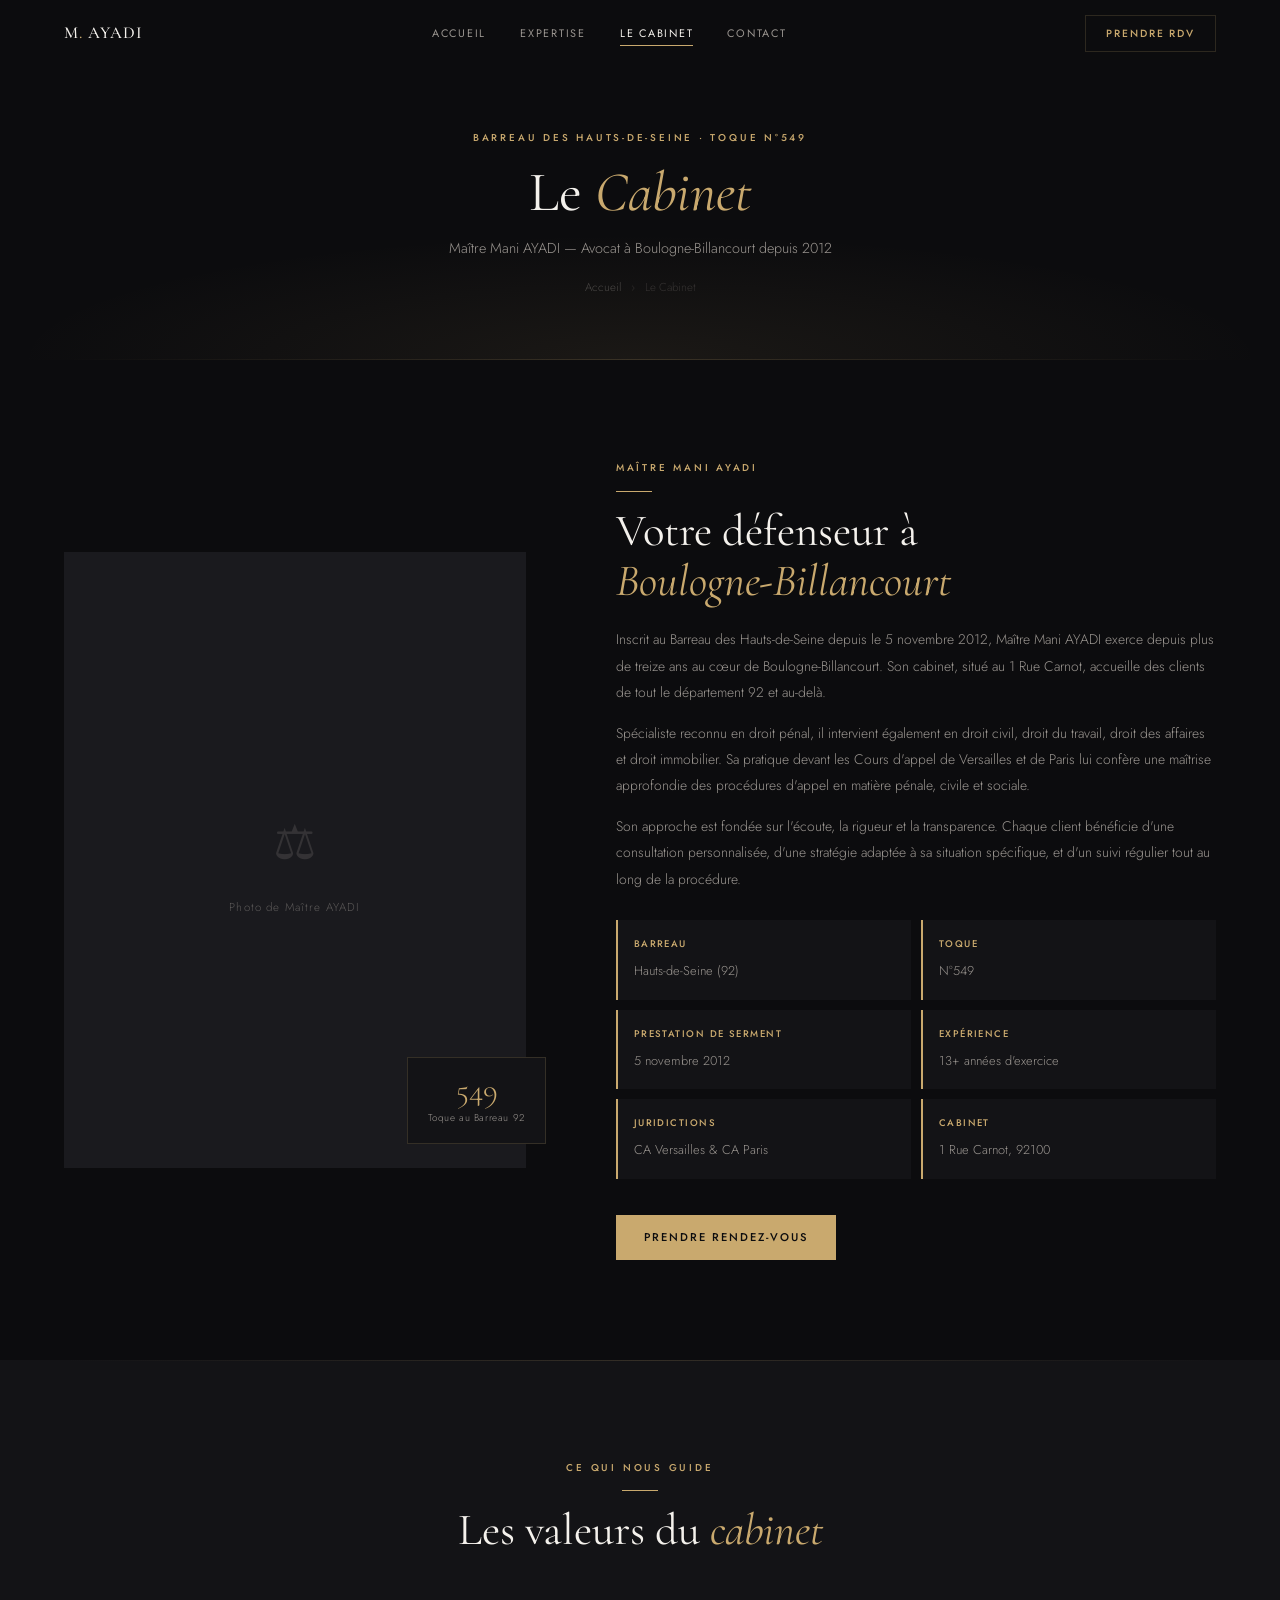
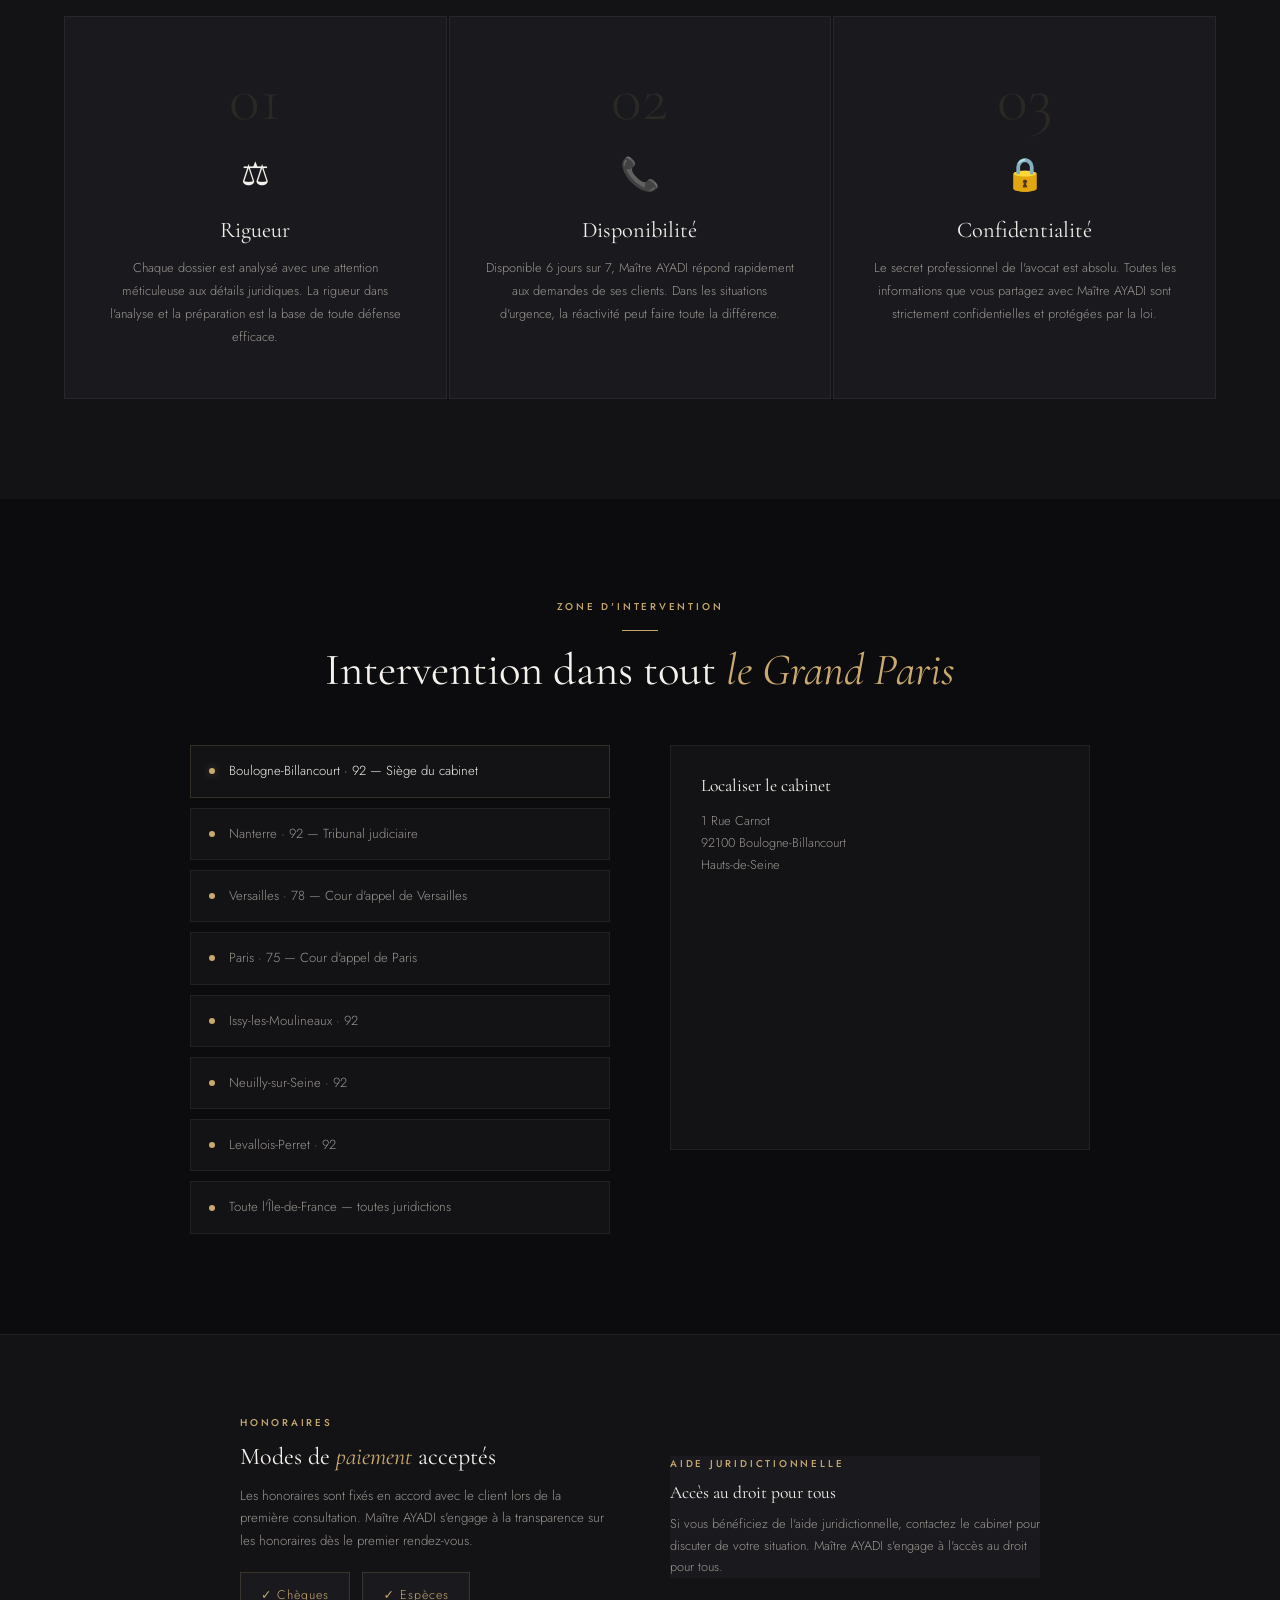
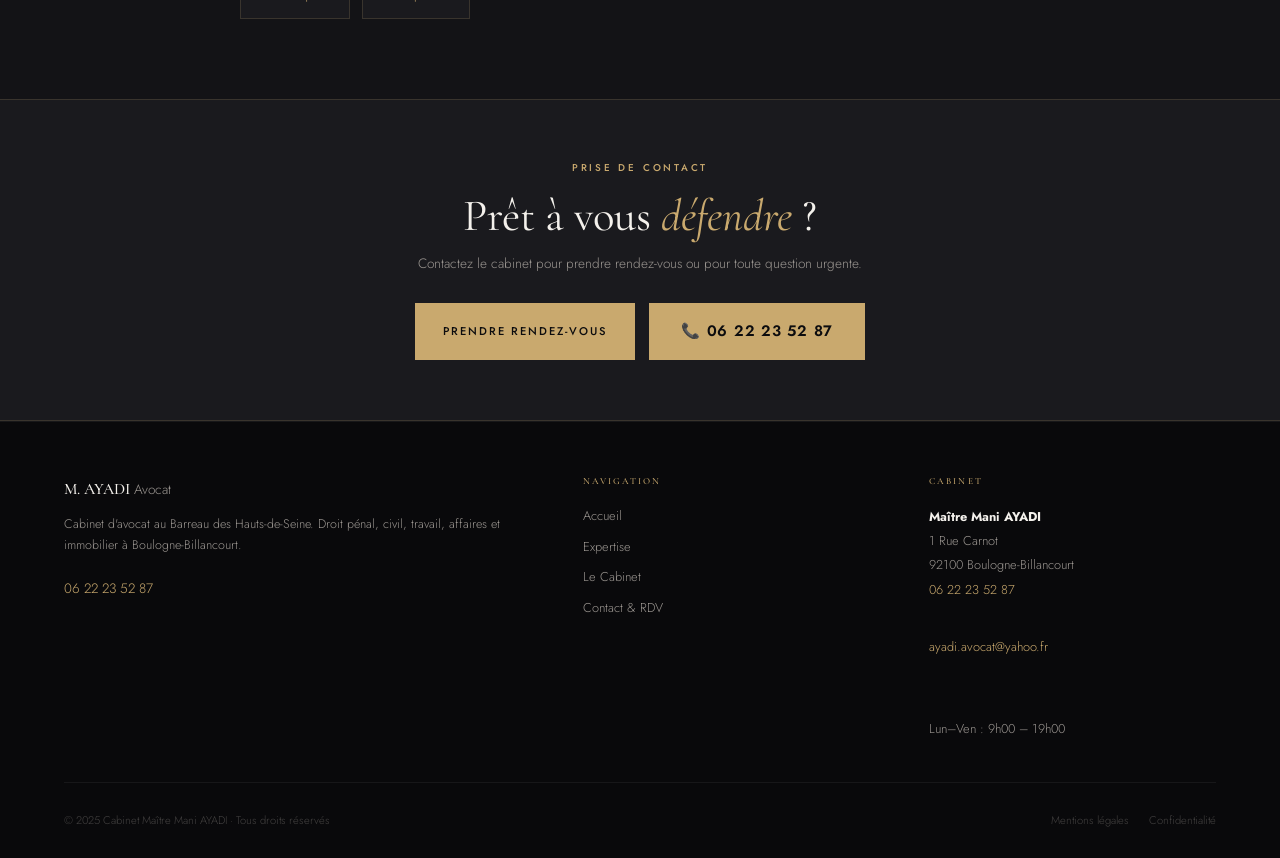
==== cabinet.html @ d8b0f994 "Initial commit — Cabinet Maître AYADI" ====
<!DOCTYPE html>
<html lang="fr">
<head>
  <meta charset="UTF-8">
  <meta name="viewport" content="width=device-width, initial-scale=1.0">
  <title>Le Cabinet — Maître Mani AYADI · Avocat Boulogne-Billancourt</title>
  <meta name="description" content="Maître Mani AYADI, avocat au Barreau des Hauts-de-Seine (Toque N°549) depuis 2012. Cabinet situé au 1 Rue Carnot, Boulogne-Billancourt. Rigueur, disponibilité, confidentialité.">
  <meta name="robots" content="index, follow">
  <link rel="canonical" href="https://ayadi-avocat.fr/cabinet.html">
  <link rel="preconnect" href="https://fonts.googleapis.com">
  <link rel="preconnect" href="https://fonts.gstatic.com" crossorigin>
  <link href="https://fonts.googleapis.com/css2?family=Cormorant+Garamond:ital,wght@0,300;0,400;0,500;0,600;1,300;1,400;1,500;1,600&family=Jost:wght@300;400;500;600&display=swap" rel="stylesheet">
  <link rel="stylesheet" href="css/style.css">
  <style>
    /* ─── Portrait Section ─── */
    .portrait-section {
      padding: 100px 5%;
      background: var(--bg);
      display: grid;
      grid-template-columns: 1fr 1.3fr;
      gap: 90px;
      align-items: center;
    }
    .portrait-wrap { position: relative; }
    .portrait-frame {
      width: 100%;
      aspect-ratio: 3/4;
      background: var(--bg-3);
      overflow: hidden;
      position: relative;
    }
    .portrait-frame img { width: 100%; height: 100%; object-fit: cover; object-position: top; }
    .portrait-frame::before {
      content: '';
      position: absolute;
      top: 16px; left: 16px; right: -16px; bottom: -16px;
      border: 1px solid var(--gold-line);
      z-index: -1;
    }
    .portrait-badge {
      position: absolute;
      bottom: 24px;
      right: -20px;
      background: var(--bg-2);
      border: 1px solid var(--gold-line);
      padding: 16px 20px;
      text-align: center;
    }
    .portrait-badge .pb-num {
      font-family: var(--serif);
      font-size: 2rem;
      color: var(--gold);
      line-height: 1;
    }
    .portrait-badge .pb-lbl {
      font-size: 0.62rem;
      color: var(--muted);
      margin-top: 4px;
      letter-spacing: 0.06em;
    }

    .portrait-content .label { display: block; margin-bottom: 14px; }
    .portrait-content h2 { margin-bottom: 20px; }
    .portrait-text { font-size: .87rem; color: var(--muted); line-height: 1.9; margin-bottom: 28px; }
    .portrait-text + .portrait-text { margin-top: -14px; }

    .parcours-grid {
      display: grid;
      grid-template-columns: 1fr 1fr;
      gap: 10px;
      margin: 28px 0 36px;
    }
    .parcours-item {
      padding: 16px;
      background: var(--bg-2);
      border-left: 2px solid var(--gold);
    }
    .parcours-item strong {
      display: block;
      font-size: 0.6rem;
      font-weight: 500;
      letter-spacing: 0.15em;
      text-transform: uppercase;
      color: var(--gold);
      margin-bottom: 4px;
    }
    .parcours-item span { font-size: 0.8rem; color: var(--muted); }

    /* ─── Valeurs ─── */
    .valeurs-section {
      padding: 100px 5%;
      background: var(--bg-2);
      position: relative;
    }
    .valeurs-section::before {
      content: '';
      position: absolute;
      top: 0; left: 5%; right: 5%;
      height: 1px;
      background: linear-gradient(90deg, transparent, var(--gold-line), transparent);
    }
    .valeurs-header { text-align: center; margin-bottom: 60px; }
    .valeurs-header .label { display: block; margin-bottom: 14px; }
    .valeurs-grid {
      display: grid;
      grid-template-columns: repeat(3, 1fr);
      gap: 2px;
    }
    .valeur-card {
      background: var(--bg-3);
      border: 1px solid var(--border);
      padding: 50px 36px;
      text-align: center;
      transition: border-color var(--tr);
    }
    .valeur-card:hover { border-color: var(--gold-line); }
    .valeur-num {
      font-family: var(--serif);
      font-size: 4rem;
      font-weight: 300;
      color: rgba(201,169,110,0.1);
      line-height: 1;
      margin-bottom: 16px;
    }
    .valeur-icon { font-size: 2rem; margin-bottom: 16px; }
    .valeur-title { font-family: var(--serif); font-size: 1.4rem; margin-bottom: 14px; }
    .valeur-desc { font-size: 0.8rem; color: var(--muted); line-height: 1.8; }

    /* ─── Zones ─── */
    .zones-section {
      padding: 100px 5%;
      background: var(--bg);
    }
    .zones-header { text-align: center; margin-bottom: 50px; }
    .zones-header .label { display: block; margin-bottom: 14px; }
    .zones-wrap {
      display: grid;
      grid-template-columns: 1fr 1fr;
      gap: 60px;
      align-items: start;
      max-width: 900px;
      margin: 0 auto;
    }
    .zones-list { display: flex; flex-direction: column; gap: 10px; }
    .zone-item {
      display: flex;
      align-items: center;
      gap: 14px;
      padding: 14px 18px;
      background: var(--bg-2);
      border: 1px solid var(--border);
      font-size: 0.82rem;
      color: var(--muted);
      transition: border-color var(--tr);
    }
    .zone-item:hover { border-color: var(--gold-line); color: var(--white); }
    .zone-item .zi-dot { width: 6px; height: 6px; border-radius: 50%; background: var(--gold); flex-shrink: 0; }
    .zone-item.primary { border-color: var(--gold-line); color: var(--white); }
    .zone-item.primary .zi-dot { background: var(--gold); box-shadow: 0 0 8px rgba(201,169,110,0.4); }
    .zones-map-box {
      background: var(--bg-2);
      border: 1px solid var(--border);
      padding: 30px;
    }
    .zones-map-box h4 { font-family: var(--serif); font-size: 1.1rem; margin-bottom: 14px; }
    .zones-map-box p { font-size: 0.8rem; color: var(--muted); line-height: 1.7; }
    .zones-map-box iframe { width: 100%; height: 220px; border: none; margin-top: 16px; filter: grayscale(0.5) contrast(1.1); }

    /* ─── Paiement ─── */
    .paiement-section {
      padding: 80px 5%;
      background: var(--bg-2);
      border-top: 1px solid var(--border);
    }
    .paiement-inner {
      display: grid;
      grid-template-columns: 1fr 1fr;
      gap: 60px;
      align-items: center;
      max-width: 800px;
      margin: 0 auto;
    }
    .paiement-inner h3 { font-family: var(--serif); font-size: 1.5rem; margin-bottom: 14px; }
    .paiement-inner p { font-size: .83rem; color: var(--muted); line-height: 1.7; }
    .paiement-modes { display: flex; gap: 12px; margin-top: 20px; }
    .paiement-mode {
      padding: 12px 20px;
      background: var(--bg-3);
      border: 1px solid var(--gold-line);
      font-size: 0.78rem;
      color: var(--gold);
      letter-spacing: 0.08em;
    }

    @media (max-width: 1024px) {
      .portrait-section { grid-template-columns: 1fr; gap: 60px; }
      .portrait-wrap { max-width: 340px; }
      .portrait-badge { position: static; margin-top: 16px; display: inline-block; }
      .parcours-grid { grid-template-columns: 1fr; }
      .valeurs-grid { grid-template-columns: 1fr; }
      .zones-wrap { grid-template-columns: 1fr; }
      .paiement-inner { grid-template-columns: 1fr; }
    }
  </style>
</head>
<body>
  <div class="page-overlay"></div>
  <nav class="mobile-nav">
    <a href="index.html">Accueil</a>
    <a href="domaines.html">Expertise</a>
    <a href="cabinet.html">Le Cabinet</a>
    <a href="contact.html">Contact</a>
    <a href="tel:+33622235287" class="mobile-nav-tel">06 22 23 52 87</a>
  </nav>
  <header class="navbar">
    <a href="index.html" class="nav-brand">M<span class="dot">.</span> AYADI</a>
    <nav class="nav-links">
      <a href="index.html">Accueil</a>
      <a href="domaines.html">Expertise</a>
      <a href="cabinet.html">Le Cabinet</a>
      <a href="contact.html">Contact</a>
    </nav>
    <a href="contact.html" class="nav-rdv">Prendre RDV</a>
    <button class="hamburger" aria-label="Menu"><span></span><span></span><span></span></button>
  </header>

  <main>
    <section class="mini-hero">
      <span class="label">Barreau des Hauts-de-Seine · Toque N°549</span>
      <h1>Le <em style="font-style:italic;color:var(--gold)">Cabinet</em></h1>
      <p>Maître Mani AYADI — Avocat à Boulogne-Billancourt depuis 2012</p>
      <div class="breadcrumb">
        <a href="index.html">Accueil</a><span>›</span><span>Le Cabinet</span>
      </div>
    </section>

    <!-- PORTRAIT & PARCOURS -->
    <section class="portrait-section">
      <div class="portrait-wrap reveal-left">
        <div class="portrait-frame">
          <!-- <img src="assets/ayadi-portrait.jpg" alt="Maître Mani AYADI avocat Boulogne-Billancourt"> -->
          <div class="photo-placeholder" style="height:100%;display:flex;flex-direction:column;align-items:center;justify-content:center;gap:14px;color:var(--muted)">
            <span style="font-size:3rem;opacity:.2">⚖</span>
            <p style="font-size:.72rem;letter-spacing:.1em;opacity:.5">Photo de Maître AYADI</p>
          </div>
        </div>
        <div class="portrait-badge">
          <div class="pb-num">549</div>
          <div class="pb-lbl">Toque au Barreau 92</div>
        </div>
      </div>

      <div class="portrait-content reveal-right">
        <span class="label">Maître Mani AYADI</span>
        <div class="gold-bar"></div>
        <h2 class="section-title">Votre défenseur à<br><em>Boulogne-Billancourt</em></h2>
        <p class="portrait-text">
          Inscrit au Barreau des Hauts-de-Seine depuis le 5 novembre 2012, Maître Mani AYADI
          exerce depuis plus de treize ans au cœur de Boulogne-Billancourt. Son cabinet, situé
          au 1 Rue Carnot, accueille des clients de tout le département 92 et au-delà.
        </p>
        <p class="portrait-text">
          Spécialiste reconnu en droit pénal, il intervient également en droit civil, droit du
          travail, droit des affaires et droit immobilier. Sa pratique devant les Cours d'appel
          de Versailles et de Paris lui confère une maîtrise approfondie des procédures d'appel
          en matière pénale, civile et sociale.
        </p>
        <p class="portrait-text">
          Son approche est fondée sur l'écoute, la rigueur et la transparence. Chaque client
          bénéficie d'une consultation personnalisée, d'une stratégie adaptée à sa situation
          spécifique, et d'un suivi régulier tout au long de la procédure.
        </p>
        <div class="parcours-grid">
          <div class="parcours-item"><strong>Barreau</strong><span>Hauts-de-Seine (92)</span></div>
          <div class="parcours-item"><strong>Toque</strong><span>N°549</span></div>
          <div class="parcours-item"><strong>Prestation de serment</strong><span>5 novembre 2012</span></div>
          <div class="parcours-item"><strong>Expérience</strong><span>13+ années d'exercice</span></div>
          <div class="parcours-item"><strong>Juridictions</strong><span>CA Versailles & CA Paris</span></div>
          <div class="parcours-item"><strong>Cabinet</strong><span>1 Rue Carnot, 92100</span></div>
        </div>
        <a href="contact.html" class="btn btn-gold">Prendre rendez-vous</a>
      </div>
    </section>

    <!-- VALEURS -->
    <section class="valeurs-section">
      <div class="valeurs-header reveal">
        <span class="label">Ce qui nous guide</span>
        <div class="gold-bar center"></div>
        <h2 class="section-title">Les valeurs du <em>cabinet</em></h2>
      </div>
      <div class="valeurs-grid">
        <div class="valeur-card reveal">
          <div class="valeur-num">01</div>
          <div class="valeur-icon">⚖️</div>
          <h3 class="valeur-title">Rigueur</h3>
          <p class="valeur-desc">Chaque dossier est analysé avec une attention méticuleuse aux détails juridiques. La rigueur dans l'analyse et la préparation est la base de toute défense efficace.</p>
        </div>
        <div class="valeur-card reveal" style="transition-delay:.1s">
          <div class="valeur-num">02</div>
          <div class="valeur-icon">📞</div>
          <h3 class="valeur-title">Disponibilité</h3>
          <p class="valeur-desc">Disponible 6 jours sur 7, Maître AYADI répond rapidement aux demandes de ses clients. Dans les situations d'urgence, la réactivité peut faire toute la différence.</p>
        </div>
        <div class="valeur-card reveal" style="transition-delay:.2s">
          <div class="valeur-num">03</div>
          <div class="valeur-icon">🔒</div>
          <h3 class="valeur-title">Confidentialité</h3>
          <p class="valeur-desc">Le secret professionnel de l'avocat est absolu. Toutes les informations que vous partagez avec Maître AYADI sont strictement confidentielles et protégées par la loi.</p>
        </div>
      </div>
    </section>

    <!-- ZONES -->
    <section class="zones-section">
      <div class="zones-header reveal">
        <span class="label">Zone d'intervention</span>
        <div class="gold-bar center"></div>
        <h2 class="section-title">Intervention dans tout <em>le Grand Paris</em></h2>
      </div>
      <div class="zones-wrap reveal">
        <div class="zones-list">
          <div class="zone-item primary"><div class="zi-dot"></div>Boulogne-Billancourt · 92 — Siège du cabinet</div>
          <div class="zone-item"><div class="zi-dot"></div>Nanterre · 92 — Tribunal judiciaire</div>
          <div class="zone-item"><div class="zi-dot"></div>Versailles · 78 — Cour d'appel de Versailles</div>
          <div class="zone-item"><div class="zi-dot"></div>Paris · 75 — Cour d'appel de Paris</div>
          <div class="zone-item"><div class="zi-dot"></div>Issy-les-Moulineaux · 92</div>
          <div class="zone-item"><div class="zi-dot"></div>Neuilly-sur-Seine · 92</div>
          <div class="zone-item"><div class="zi-dot"></div>Levallois-Perret · 92</div>
          <div class="zone-item"><div class="zi-dot"></div>Toute l'Île-de-France — toutes juridictions</div>
        </div>
        <div class="zones-map-box">
          <h4>Localiser le cabinet</h4>
          <p>1 Rue Carnot<br>92100 Boulogne-Billancourt<br>Hauts-de-Seine</p>
          <iframe
            src="https://maps.google.com/maps?q=1+Rue+Carnot+92100+Boulogne-Billancourt&z=16&output=embed"
            title="Cabinet Maître AYADI — 1 Rue Carnot, Boulogne-Billancourt"
            loading="lazy"
            allowfullscreen>
          </iframe>
        </div>
      </div>
    </section>

    <!-- PAIEMENT -->
    <section class="paiement-section">
      <div class="paiement-inner reveal">
        <div>
          <span class="label" style="display:block;margin-bottom:12px">Honoraires</span>
          <h3>Modes de <em style="font-style:italic;color:var(--gold)">paiement</em> acceptés</h3>
          <p>Les honoraires sont fixés en accord avec le client lors de la première consultation. Maître AYADI s'engage à la transparence sur les honoraires dès le premier rendez-vous.</p>
          <div class="paiement-modes">
            <div class="paiement-mode">✓ Chèques</div>
            <div class="paiement-mode">✓ Espèces</div>
          </div>
        </div>
        <div>
          <div class="domain-box" style="background:var(--bg-3)">
            <span class="label" style="display:block;margin-bottom:10px">Aide juridictionnelle</span>
            <h4 style="font-family:var(--serif);font-size:1.1rem;margin-bottom:10px">Accès au droit pour tous</h4>
            <p style="font-size:.8rem;color:var(--muted);line-height:1.7">Si vous bénéficiez de l'aide juridictionnelle, contactez le cabinet pour discuter de votre situation. Maître AYADI s'engage à l'accès au droit pour tous.</p>
          </div>
        </div>
      </div>
    </section>

    <!-- URGENCE -->
    <div class="urgence-band">
      <span class="label">Prise de contact</span>
      <h2 class="section-title reveal">Prêt à vous <em>défendre</em> ?</h2>
      <p class="reveal">Contactez le cabinet pour prendre rendez-vous ou pour toute question urgente.</p>
      <div class="urgence-btns reveal">
        <a href="contact.html" class="btn btn-gold">Prendre rendez-vous</a>
        <a href="tel:+33622235287" class="btn-call">📞 06 22 23 52 87</a>
      </div>
    </div>

  </main>

  <footer>
    <div class="footer-grid">
      <div>
        <div class="footer-brand">M<span class="dot">.</span> AYADI <span style="font-family:var(--sans);font-weight:300;font-size:.85rem;color:var(--muted)">Avocat</span></div>
        <p class="footer-tagline">Cabinet d'avocat au Barreau des Hauts-de-Seine. Droit pénal, civil, travail, affaires et immobilier à Boulogne-Billancourt.</p>
        <a href="tel:+33622235287" class="footer-tel">06 22 23 52 87</a>
      </div>
      <nav class="footer-col">
        <h4>Navigation</h4>
        <a href="index.html">Accueil</a>
        <a href="domaines.html">Expertise</a>
        <a href="cabinet.html">Le Cabinet</a>
        <a href="contact.html">Contact & RDV</a>
      </nav>
      <div class="footer-col footer-nap">
        <h4>Cabinet</h4>
        <address>
          <p><strong style="color:var(--white)">Maître Mani AYADI</strong><br>1 Rue Carnot<br>92100 Boulogne-Billancourt<br><a href="tel:+33622235287">06 22 23 52 87</a><br><a href="mailto:ayadi.avocat@yahoo.fr">ayadi.avocat@yahoo.fr</a><br><br>Lun–Ven : 9h00 – 19h00</p>
        </address>
      </div>
    </div>
    <div class="footer-bottom">
      <p>© 2025 Cabinet Maître Mani AYADI · Tous droits réservés</p>
      <div class="footer-legal">
        <a href="mentions-legales.html">Mentions légales</a>
        <a href="confidentialite.html">Confidentialité</a>
      </div>
    </div>
  </footer>

  <script src="js/main.js" defer></script>
</body>
</html>
---- css/style.css ----
/* ============================================
   CABINET MAÎTRE MANI AYADI
   Style principal — Dark premium institutionnel
   ============================================ */

@import url('https://fonts.googleapis.com/css2?family=Cormorant+Garamond:ital,wght@0,300;0,400;0,500;0,600;1,300;1,400;1,500;1,600&family=Jost:wght@300;400;500;600&display=swap');

/* ─── Variables ─── */
:root {
  --bg:         #0C0C0E;
  --bg-2:       #131316;
  --bg-3:       #1A1A1E;
  --bg-4:       #202026;
  --gold:       #C9A96E;
  --gold-light: #DFC08A;
  --gold-dim:   rgba(201,169,110,0.1);
  --gold-line:  rgba(201,169,110,0.18);
  --white:      #F4F1EC;
  --muted:      #9A9590;
  --muted-2:    rgba(154,149,144,0.4);
  --border:     rgba(255,255,255,0.06);
  --serif:      'Cormorant Garamond', Georgia, serif;
  --sans:       'Jost', system-ui, sans-serif;
  --ease:       cubic-bezier(0.4,0,0.2,1);
  --tr:         0.32s;
}

/* ─── Reset ─── */
*, *::before, *::after { box-sizing: border-box; margin: 0; padding: 0; }
html { scroll-behavior: smooth; }
body {
  background: var(--bg);
  color: var(--white);
  font-family: var(--sans);
  font-weight: 300;
  line-height: 1.7;
  overflow-x: hidden;
}
a { color: inherit; text-decoration: none; }
img { max-width: 100%; display: block; }
ul { list-style: none; }
address { font-style: normal; }

/* ─── Typography ─── */
h1, h2, h3, h4 {
  font-family: var(--serif);
  font-weight: 400;
  line-height: 1.12;
}
h1 { font-size: clamp(2.6rem, 6vw, 4.2rem); }
h2 { font-size: clamp(1.8rem, 3.5vw, 2.8rem); }
h3 { font-size: clamp(1.2rem, 2vw, 1.6rem); }

.serif { font-family: var(--serif); }
.italic { font-style: italic; }
.gold { color: var(--gold); }
.muted { color: var(--muted); }

/* ─── Utilities ─── */
.label {
  font-family: var(--sans);
  font-size: 0.62rem;
  font-weight: 500;
  letter-spacing: 0.28em;
  text-transform: uppercase;
  color: var(--gold);
}
.gold-bar {
  display: block;
  width: 36px;
  height: 1px;
  background: var(--gold);
  margin: 14px 0;
}
.gold-bar.center { margin: 14px auto; }

.section-title { color: var(--white); }
.section-title em { font-style: italic; color: var(--gold); }

/* ─── Scroll Reveal ─── */
.reveal {
  opacity: 0;
  transform: translateY(22px);
  transition: opacity 0.7s var(--ease), transform 0.7s var(--ease);
}
.reveal.visible { opacity: 1; transform: none; }
.reveal-left {
  opacity: 0;
  transform: translateX(-28px);
  transition: opacity 0.7s var(--ease), transform 0.7s var(--ease);
}
.reveal-left.visible { opacity: 1; transform: none; }
.reveal-right {
  opacity: 0;
  transform: translateX(28px);
  transition: opacity 0.7s var(--ease), transform 0.7s var(--ease);
}
.reveal-right.visible { opacity: 1; transform: none; }

/* ─── Buttons ─── */
.btn {
  display: inline-flex;
  align-items: center;
  gap: 10px;
  padding: 13px 28px;
  font-family: var(--sans);
  font-size: 0.7rem;
  font-weight: 500;
  letter-spacing: 0.18em;
  text-transform: uppercase;
  transition: all var(--tr) var(--ease);
  cursor: pointer;
  border: none;
}
.btn-gold {
  background: var(--gold);
  color: var(--bg);
}
.btn-gold:hover { background: var(--gold-light); transform: translateY(-2px); }
.btn-outline {
  background: transparent;
  color: var(--muted);
  border: 1px solid var(--gold-line);
}
.btn-outline:hover { border-color: var(--gold); color: var(--gold); }
.btn-call {
  background: var(--gold);
  color: var(--bg);
  font-size: 0.95rem;
  padding: 16px 32px;
  font-weight: 600;
  letter-spacing: 0.05em;
  text-transform: none;
}
.btn-call:hover { background: var(--gold-light); transform: translateY(-2px); box-shadow: 0 8px 24px rgba(201,169,110,0.25); }

/* ─── Page Transition ─── */
.page-overlay {
  position: fixed; inset: 0;
  background: var(--bg);
  z-index: 9000;
  pointer-events: none;
  opacity: 0;
  transition: opacity 0.35s;
}
.page-overlay.out { opacity: 1; pointer-events: all; }

/* ─── NAVBAR ─── */
.navbar {
  position: fixed;
  top: 0; left: 0; right: 0;
  z-index: 1000;
  height: 68px;
  display: flex;
  align-items: center;
  justify-content: space-between;
  padding: 0 5%;
  border-bottom: 1px solid transparent;
  transition: background var(--tr), border-color var(--tr), backdrop-filter var(--tr);
}
.navbar.scrolled {
  background: rgba(12,12,14,0.96);
  backdrop-filter: blur(18px);
  border-bottom-color: var(--border);
}
.nav-brand {
  font-family: var(--serif);
  font-size: 1.05rem;
  font-weight: 500;
  letter-spacing: 0.06em;
  color: var(--white);
}
.nav-brand .dot { color: var(--gold); }

.nav-links {
  display: flex;
  align-items: center;
  gap: 34px;
}
.nav-links a {
  font-size: 0.68rem;
  font-weight: 400;
  letter-spacing: 0.16em;
  text-transform: uppercase;
  color: var(--muted);
  transition: color var(--tr);
  position: relative;
}
.nav-links a::after {
  content: '';
  position: absolute;
  bottom: -3px; left: 0;
  width: 0; height: 1px;
  background: var(--gold);
  transition: width var(--tr);
}
.nav-links a:hover { color: var(--white); }
.nav-links a:hover::after,
.nav-links a.active::after { width: 100%; }
.nav-links a.active { color: var(--white); }

.nav-rdv {
  padding: 9px 20px;
  border: 1px solid var(--gold-line);
  color: var(--gold);
  font-size: 0.65rem;
  font-weight: 500;
  letter-spacing: 0.18em;
  text-transform: uppercase;
  transition: all var(--tr);
  margin-left: 10px;
}
.nav-rdv:hover { background: var(--gold); color: var(--bg); border-color: var(--gold); }

/* Hamburger */
.hamburger {
  display: none;
  flex-direction: column;
  gap: 5px;
  background: none;
  border: none;
  cursor: pointer;
  padding: 4px;
}
.hamburger span {
  display: block; width: 22px; height: 1px;
  background: var(--white);
  transition: all var(--tr);
}
.hamburger.open span:nth-child(1) { transform: translateY(6px) rotate(45deg); }
.hamburger.open span:nth-child(2) { opacity: 0; }
.hamburger.open span:nth-child(3) { transform: translateY(-6px) rotate(-45deg); }

/* Mobile Nav */
.mobile-nav {
  position: fixed; inset: 0;
  background: var(--bg);
  z-index: 900;
  display: flex;
  flex-direction: column;
  align-items: center;
  justify-content: center;
  gap: 32px;
  opacity: 0;
  pointer-events: none;
  transition: opacity 0.35s;
}
.mobile-nav.open { opacity: 1; pointer-events: all; }
.mobile-nav a {
  font-family: var(--serif);
  font-size: clamp(1.8rem, 6vw, 2.6rem);
  color: var(--muted);
  transition: color var(--tr);
  opacity: 0;
  transform: translateY(16px);
  transition: color var(--tr), opacity 0.4s, transform 0.4s;
}
.mobile-nav.open a { opacity: 1; transform: none; }
.mobile-nav.open a:nth-child(1) { transition-delay: 0.05s; }
.mobile-nav.open a:nth-child(2) { transition-delay: 0.1s; }
.mobile-nav.open a:nth-child(3) { transition-delay: 0.15s; }
.mobile-nav.open a:nth-child(4) { transition-delay: 0.2s; }
.mobile-nav.open a:nth-child(5) { transition-delay: 0.25s; }
.mobile-nav a:hover { color: var(--white); }
.mobile-nav-tel {
  font-size: 0.88rem;
  color: var(--gold);
  letter-spacing: 0.08em;
  opacity: 0;
  transition: opacity 0.4s 0.3s;
}
.mobile-nav.open .mobile-nav-tel { opacity: 1; }

/* ─── MINI HERO (inner pages) ─── */
.mini-hero {
  height: 40vh;
  min-height: 280px;
  padding: 68px 5% 0;
  display: flex;
  flex-direction: column;
  align-items: center;
  justify-content: center;
  text-align: center;
  position: relative;
  background:
    radial-gradient(ellipse 70% 50% at 50% 100%, rgba(201,169,110,0.08) 0%, transparent 70%),
    var(--bg);
}
.mini-hero::after {
  content: '';
  position: absolute;
  bottom: 0; left: 5%; right: 5%;
  height: 1px;
  background: linear-gradient(90deg, transparent, var(--gold-line), transparent);
}
.mini-hero .label { margin-bottom: 14px; }
.mini-hero h1 { font-size: clamp(2rem, 5vw, 3.5rem); }
.mini-hero p { color: var(--muted); font-size: 0.9rem; margin-top: 12px; max-width: 500px; }

/* Breadcrumb */
.breadcrumb {
  display: flex;
  align-items: center;
  gap: 10px;
  margin-top: 18px;
  font-size: 0.72rem;
  color: var(--muted-2);
}
.breadcrumb a { color: var(--muted-2); transition: color var(--tr); }
.breadcrumb a:hover { color: var(--gold); }
.breadcrumb span { color: rgba(154,149,144,0.25); }

/* ─── SECTION DIVIDER ─── */
.section-top-line::before {
  content: '';
  display: block;
  height: 1px;
  background: linear-gradient(90deg, transparent, var(--gold-line), transparent);
  margin-bottom: 100px;
}

/* ─── STATS BAND ─── */
.stats-band {
  background: var(--bg-2);
  border-top: 1px solid var(--border);
  border-bottom: 1px solid var(--border);
  padding: 50px 5%;
  display: grid;
  grid-template-columns: repeat(4, 1fr);
  gap: 40px;
  text-align: center;
}
.stat-num {
  font-family: var(--serif);
  font-size: clamp(2.4rem, 5vw, 3.6rem);
  color: var(--gold);
  line-height: 1;
  margin-bottom: 8px;
}
.stat-lbl {
  font-size: 0.72rem;
  color: var(--muted);
  letter-spacing: 0.08em;
}

/* ─── EXPERTISE CARDS ─── */
.expertise-card {
  background: var(--bg-3);
  border: 1px solid var(--border);
  padding: 44px 34px;
  position: relative;
  overflow: hidden;
  transition: border-color var(--tr), background var(--tr), transform var(--tr);
}
.expertise-card:hover {
  border-color: var(--gold-line);
  background: var(--bg-4);
  transform: translateY(-4px);
}
.expertise-card::after {
  content: '';
  position: absolute;
  bottom: 0; left: 0;
  width: 0; height: 2px;
  background: var(--gold);
  transition: width 0.5s var(--ease);
}
.expertise-card:hover::after { width: 100%; }
.card-num {
  font-family: var(--serif);
  font-size: 3.2rem;
  font-weight: 300;
  color: rgba(201,169,110,0.1);
  line-height: 1;
  margin-bottom: 16px;
}
.card-icon { font-size: 1.6rem; margin-bottom: 14px; }
.card-title {
  font-family: var(--serif);
  font-size: 1.4rem;
  color: var(--white);
  margin-bottom: 12px;
}
.card-desc {
  font-size: 0.8rem;
  color: var(--muted);
  line-height: 1.8;
  margin-bottom: 20px;
}
.card-tags {
  display: flex;
  flex-wrap: wrap;
  gap: 6px;
}
.card-tag {
  font-size: 0.6rem;
  letter-spacing: 0.1em;
  color: var(--gold);
  border: 1px solid var(--gold-line);
  padding: 3px 10px;
}

/* ─── PROCESS STEPS ─── */
.process-step { text-align: center; padding: 36px 24px; }
.step-num {
  width: 42px; height: 42px;
  background: var(--gold);
  color: var(--bg);
  border-radius: 50%;
  font-size: 0.8rem;
  font-weight: 600;
  display: flex; align-items: center; justify-content: center;
  margin: 0 auto 22px;
}
.step-title {
  font-family: var(--serif);
  font-size: 1.15rem;
  margin-bottom: 10px;
}
.step-desc { font-size: 0.78rem; color: var(--muted); line-height: 1.7; }

/* ─── TESTIMONIALS ─── */
.testimonial-card {
  background: var(--bg-2);
  border: 1px solid var(--border);
  padding: 36px 32px;
  transition: border-color var(--tr);
}
.testimonial-card:hover { border-color: var(--gold-line); }
.t-open-quote {
  font-family: var(--serif);
  font-size: 3.5rem;
  color: var(--gold);
  opacity: 0.2;
  line-height: 0.6;
  margin-bottom: 18px;
}
.t-stars { color: var(--gold); font-size: 0.75rem; letter-spacing: 4px; margin-bottom: 14px; }
.t-text {
  font-family: var(--serif);
  font-size: 0.98rem;
  font-style: italic;
  color: var(--white);
  line-height: 1.75;
  margin-bottom: 22px;
}
.t-author strong {
  display: block;
  font-size: 0.75rem;
  font-weight: 500;
  color: var(--white);
  margin-bottom: 2px;
}
.t-author span { font-size: 0.68rem; color: var(--gold); }

/* ─── CONTACT ITEMS ─── */
.contact-item {
  display: flex;
  gap: 16px;
  align-items: flex-start;
  padding-bottom: 24px;
  margin-bottom: 24px;
  border-bottom: 1px solid var(--border);
}
.contact-item:last-child { border-bottom: none; margin-bottom: 0; padding-bottom: 0; }
.contact-icon {
  width: 40px; height: 40px;
  background: var(--gold-dim);
  border: 1px solid var(--gold-line);
  display: flex; align-items: center; justify-content: center;
  font-size: 1rem;
  flex-shrink: 0;
}
.contact-lbl {
  font-size: 0.6rem;
  font-weight: 500;
  letter-spacing: 0.18em;
  text-transform: uppercase;
  color: var(--gold);
  margin-bottom: 4px;
}
.contact-val { font-size: 0.85rem; color: var(--muted); line-height: 1.6; }
.contact-val a { transition: color var(--tr); }
.contact-val a:hover { color: var(--white); }
.contact-sub { display: block; font-size: 0.7rem; color: var(--muted-2); margin-top: 2px; }

/* ─── FORM ─── */
.form { display: flex; flex-direction: column; gap: 14px; }
.form-row { display: grid; grid-template-columns: 1fr 1fr; gap: 14px; }
.form-group { display: flex; flex-direction: column; gap: 7px; }
.form-group label {
  font-size: 0.6rem;
  font-weight: 500;
  letter-spacing: 0.18em;
  text-transform: uppercase;
  color: var(--muted);
}
.form-group input,
.form-group select,
.form-group textarea {
  background: var(--bg-2);
  border: 1px solid var(--border);
  color: var(--white);
  padding: 12px 16px;
  font-family: var(--sans);
  font-size: 0.85rem;
  font-weight: 300;
  outline: none;
  width: 100%;
  transition: border-color var(--tr);
  appearance: none;
}
.form-group input:focus,
.form-group select:focus,
.form-group textarea:focus { border-color: var(--gold-line); }
.form-group select { cursor: pointer; }
.form-group select option { background: var(--bg-2); }
.form-group textarea { resize: vertical; min-height: 120px; }
.form-confidential {
  font-size: 0.68rem;
  color: var(--muted-2);
  line-height: 1.6;
}
.btn-submit {
  align-self: flex-start;
  padding: 14px 30px;
  background: var(--gold);
  color: var(--bg);
  border: none;
  font-family: var(--sans);
  font-size: 0.7rem;
  font-weight: 600;
  letter-spacing: 0.2em;
  text-transform: uppercase;
  cursor: pointer;
  transition: all var(--tr);
}
.btn-submit:hover { background: var(--gold-light); transform: translateY(-2px); }

/* ─── URGENCE BAND ─── */
.urgence-band {
  background: var(--bg-3);
  border-top: 1px solid var(--gold-line);
  border-bottom: 1px solid var(--gold-line);
  padding: 60px 5%;
  text-align: center;
}
.urgence-band .label { display: block; margin-bottom: 14px; }
.urgence-band h2 { margin-bottom: 10px; }
.urgence-band p { font-size: 0.85rem; color: var(--muted); margin-bottom: 28px; }
.urgence-btns { display: flex; gap: 14px; justify-content: center; flex-wrap: wrap; }

/* ─── FOOTER ─── */
footer {
  background: #09090B;
  border-top: 1px solid var(--border);
  padding: 54px 5% 28px;
}
.footer-grid {
  display: grid;
  grid-template-columns: 1.6fr 1fr 1fr;
  gap: 60px;
  padding-bottom: 40px;
  margin-bottom: 28px;
  border-bottom: 1px solid var(--border);
}
.footer-brand {
  font-family: var(--serif);
  font-size: 1rem;
  font-weight: 500;
  margin-bottom: 10px;
}
.footer-tagline { font-size: 0.78rem; color: var(--muted); line-height: 1.7; margin-bottom: 18px; }
.footer-tel { font-size: 0.85rem; color: var(--gold); }
.footer-col h4 {
  font-size: 0.58rem;
  font-weight: 500;
  letter-spacing: 0.22em;
  text-transform: uppercase;
  color: var(--gold);
  margin-bottom: 18px;
}
.footer-col a {
  display: block;
  font-size: 0.8rem;
  color: var(--muted);
  margin-bottom: 9px;
  transition: color var(--tr);
}
.footer-col a:hover { color: var(--white); }
.footer-nap p { font-size: 0.8rem; color: var(--muted); line-height: 1.9; }
.footer-nap a { color: var(--gold); }
.footer-bottom {
  display: flex;
  justify-content: space-between;
  align-items: center;
  font-size: 0.7rem;
  color: var(--muted-2);
}
.footer-bottom a { color: var(--muted-2); transition: color var(--tr); }
.footer-bottom a:hover { color: var(--muted); }
.footer-legal { display: flex; gap: 20px; }

/* ─── RESPONSIVE ─── */
@media (max-width: 1024px) {
  .stats-band { grid-template-columns: repeat(2, 1fr); }
  .footer-grid { grid-template-columns: 1fr 1fr; }
  .footer-grid > *:first-child { grid-column: 1 / -1; }
}
@media (max-width: 768px) {
  .nav-links, .nav-rdv { display: none; }
  .hamburger { display: flex; }
  .stats-band { grid-template-columns: 1fr 1fr; gap: 24px; }
  .form-row { grid-template-columns: 1fr; }
  .footer-grid { grid-template-columns: 1fr; gap: 36px; }
  .footer-bottom { flex-direction: column; gap: 10px; text-align: center; }
  .footer-legal { flex-direction: column; gap: 8px; }
}
@media (max-width: 480px) {
  .stats-band { grid-template-columns: 1fr; }
  .urgence-btns { flex-direction: column; align-items: center; }
}
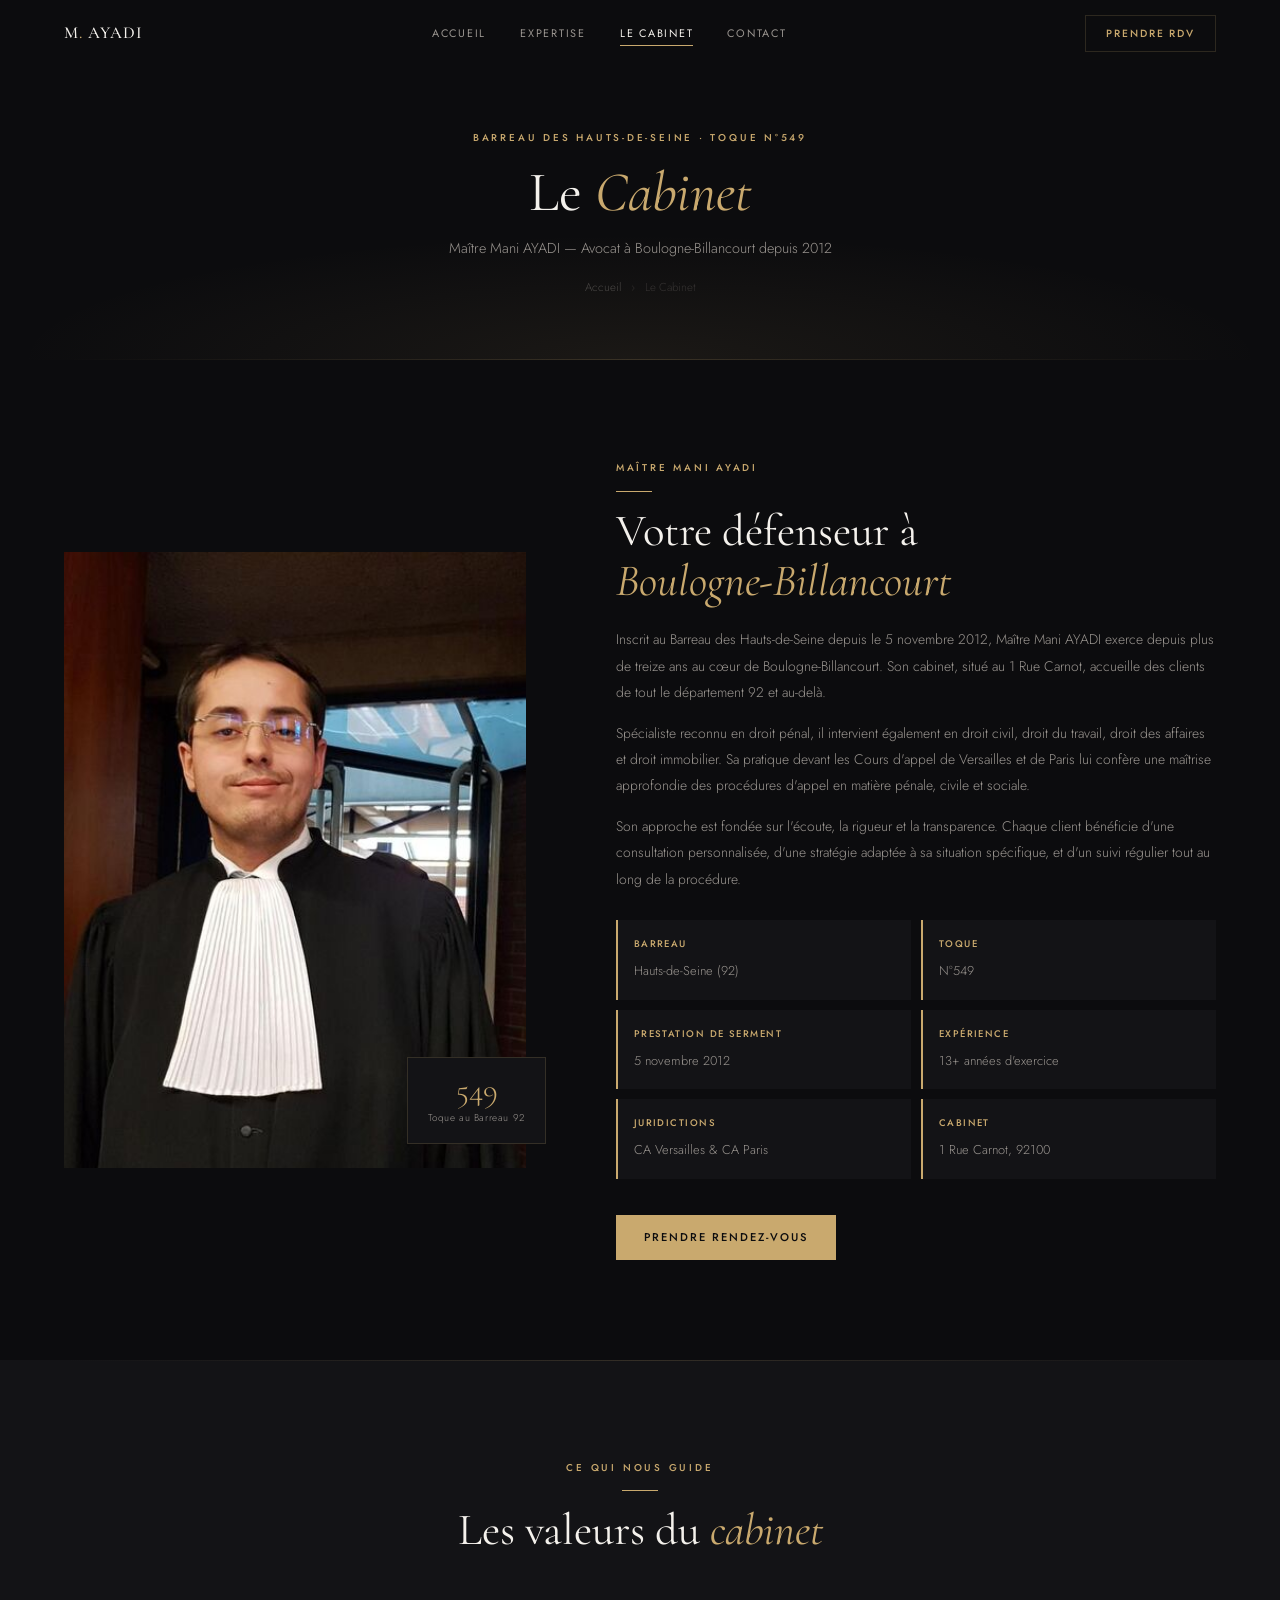
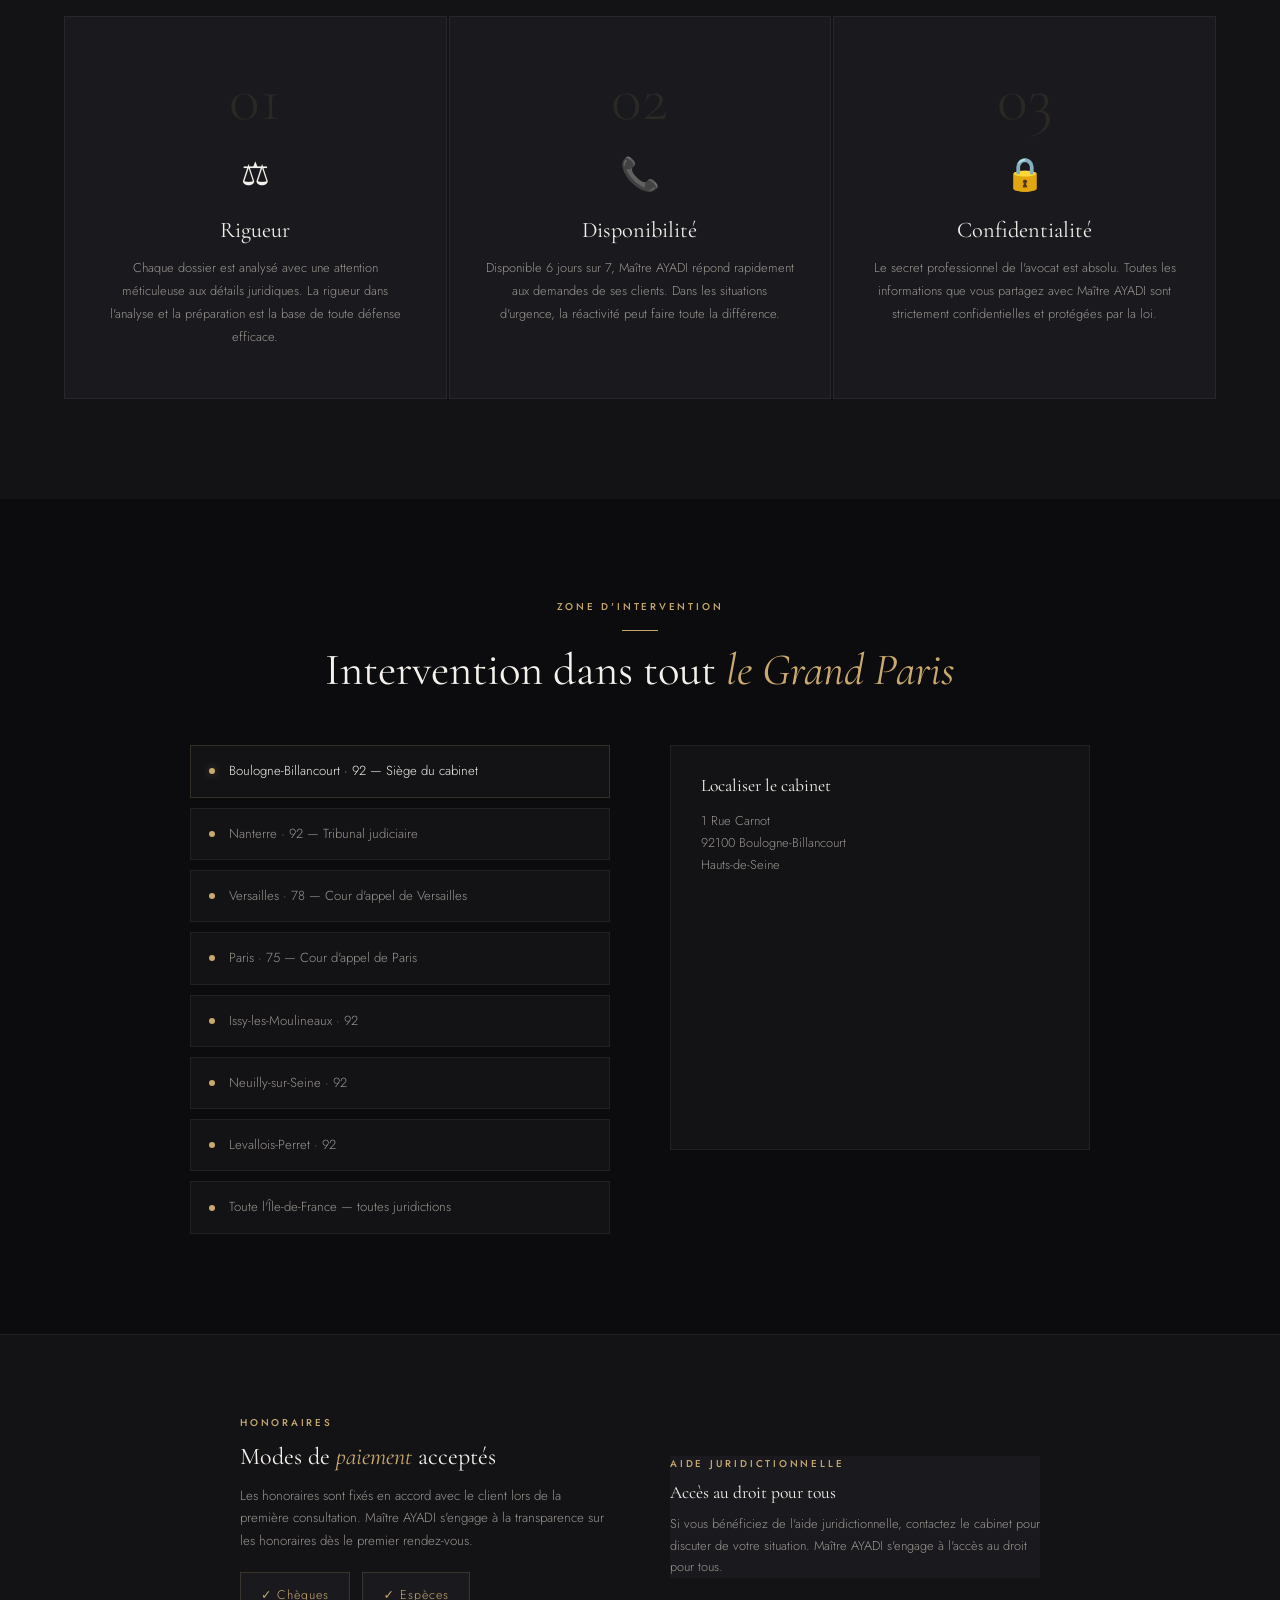
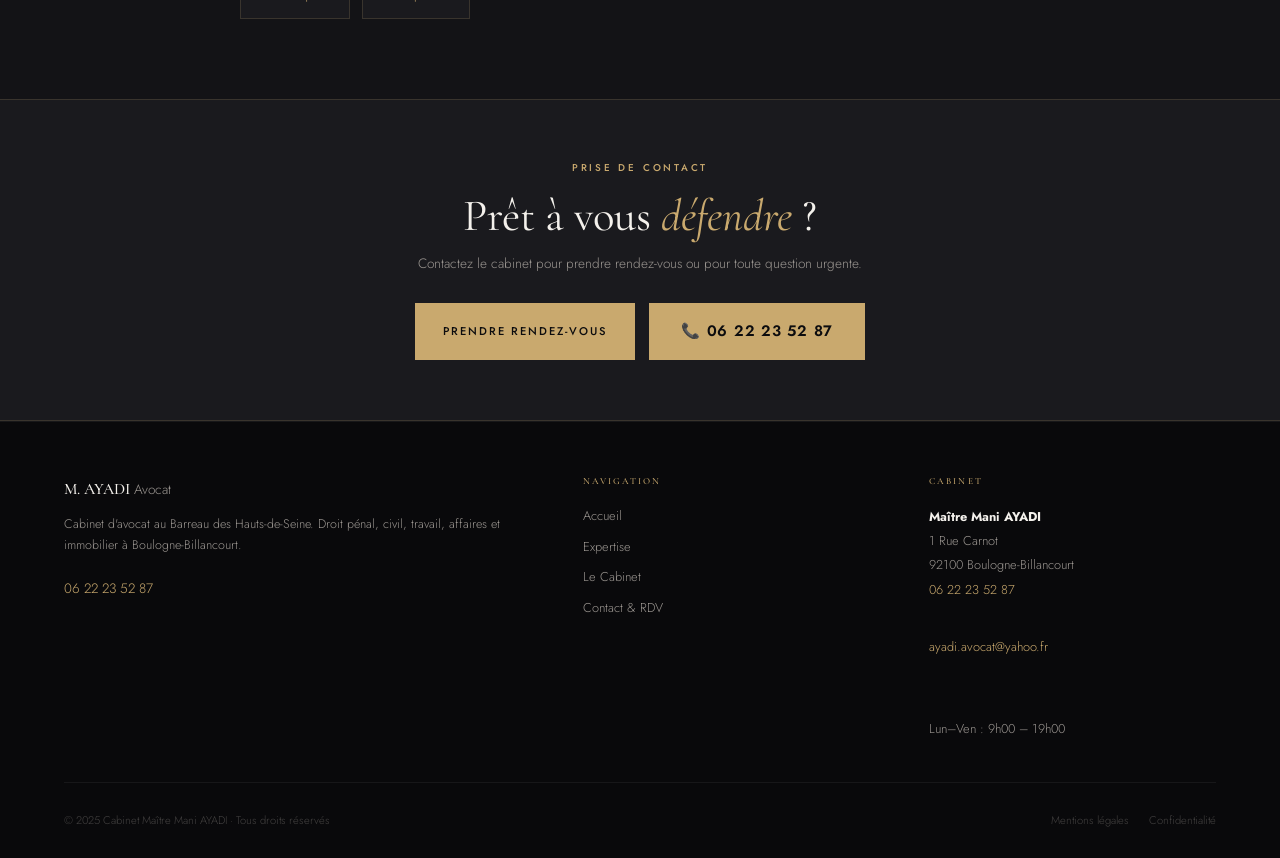
==== commit f4369778: "Initial commit — Cabinet Maître AYADI" ====
--- a/cabinet.html
+++ b/cabinet.html
@@ -238,11 +238,7 @@
     <section class="portrait-section">
       <div class="portrait-wrap reveal-left">
         <div class="portrait-frame">
-          <!-- <img src="assets/ayadi-portrait.jpg" alt="Maître Mani AYADI avocat Boulogne-Billancourt"> -->
-          <div class="photo-placeholder" style="height:100%;display:flex;flex-direction:column;align-items:center;justify-content:center;gap:14px;color:var(--muted)">
-            <span style="font-size:3rem;opacity:.2">⚖</span>
-            <p style="font-size:.72rem;letter-spacing:.1em;opacity:.5">Photo de Maître AYADI</p>
-          </div>
+          <img src="assets/ayadi-portrait.jpg" alt="Maître Mani AYADI avocat Boulogne-Billancourt">
         </div>
         <div class="portrait-badge">
           <div class="pb-num">549</div>
